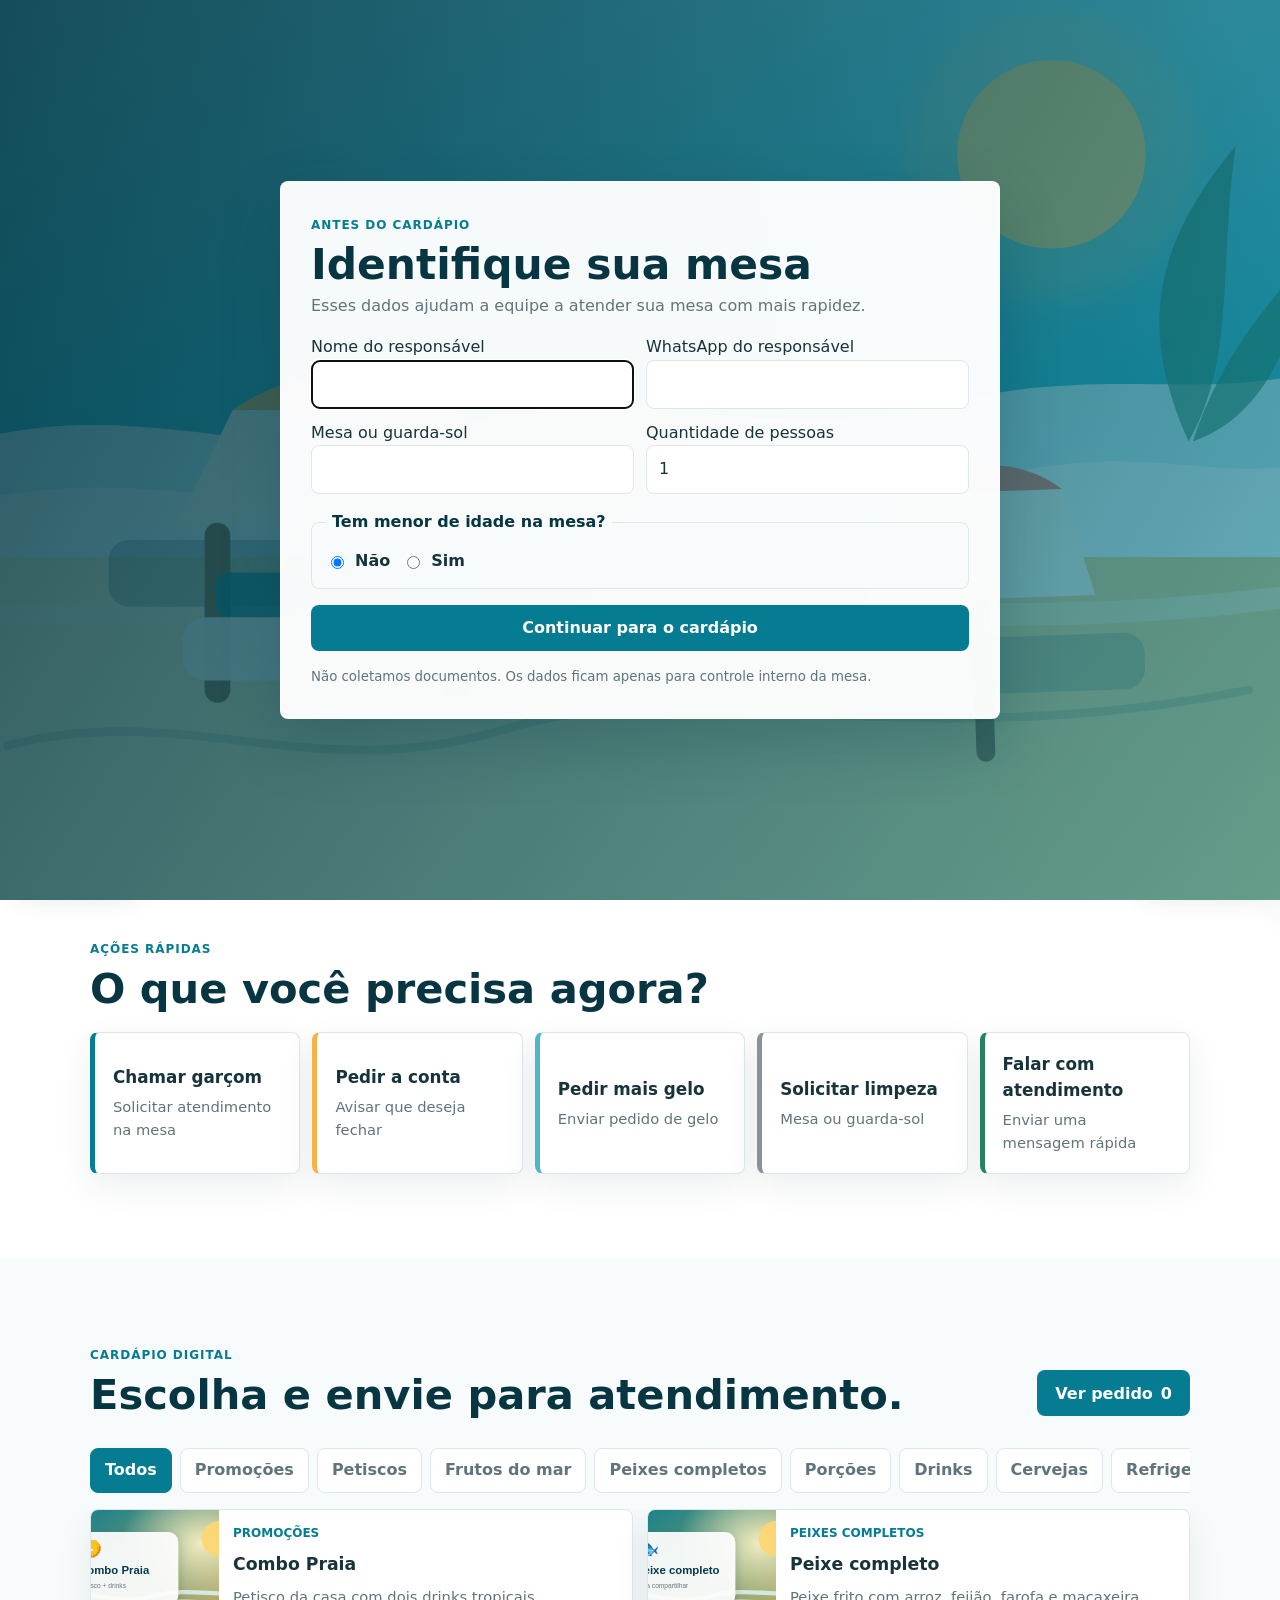
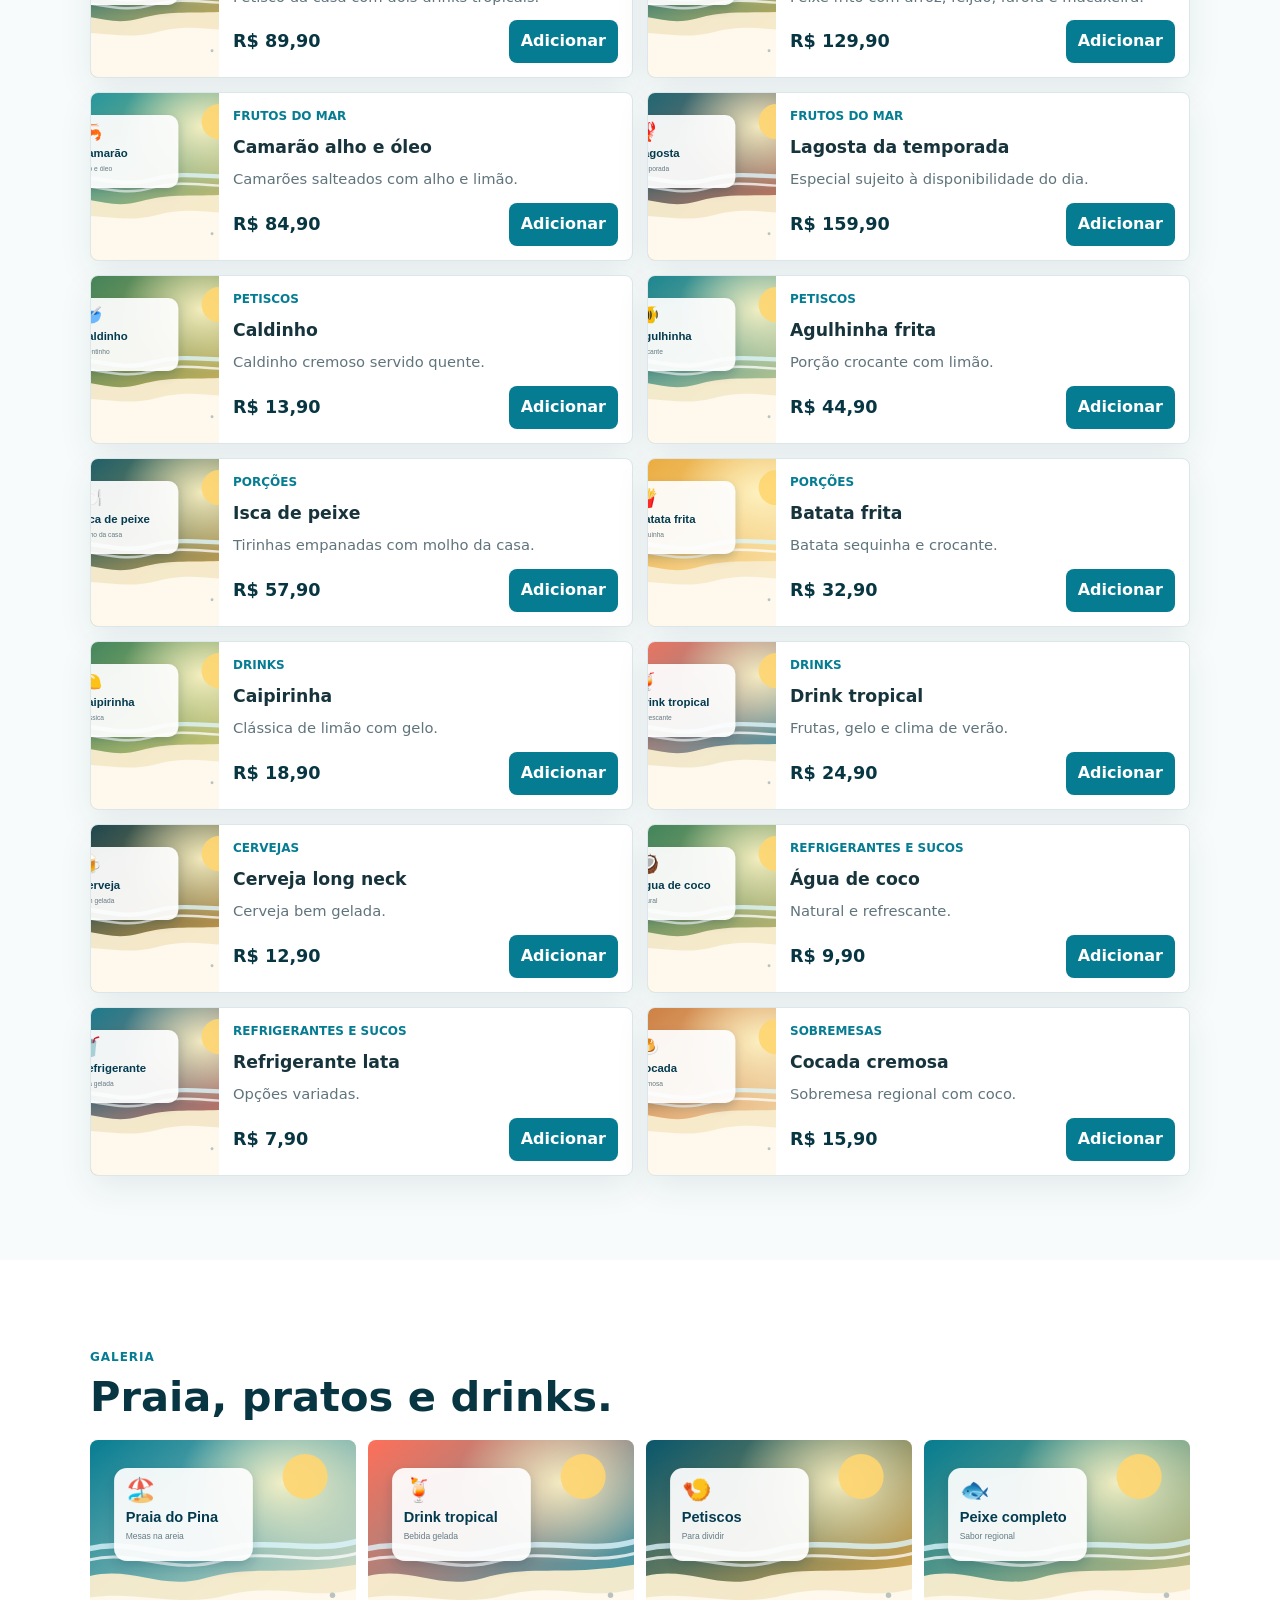
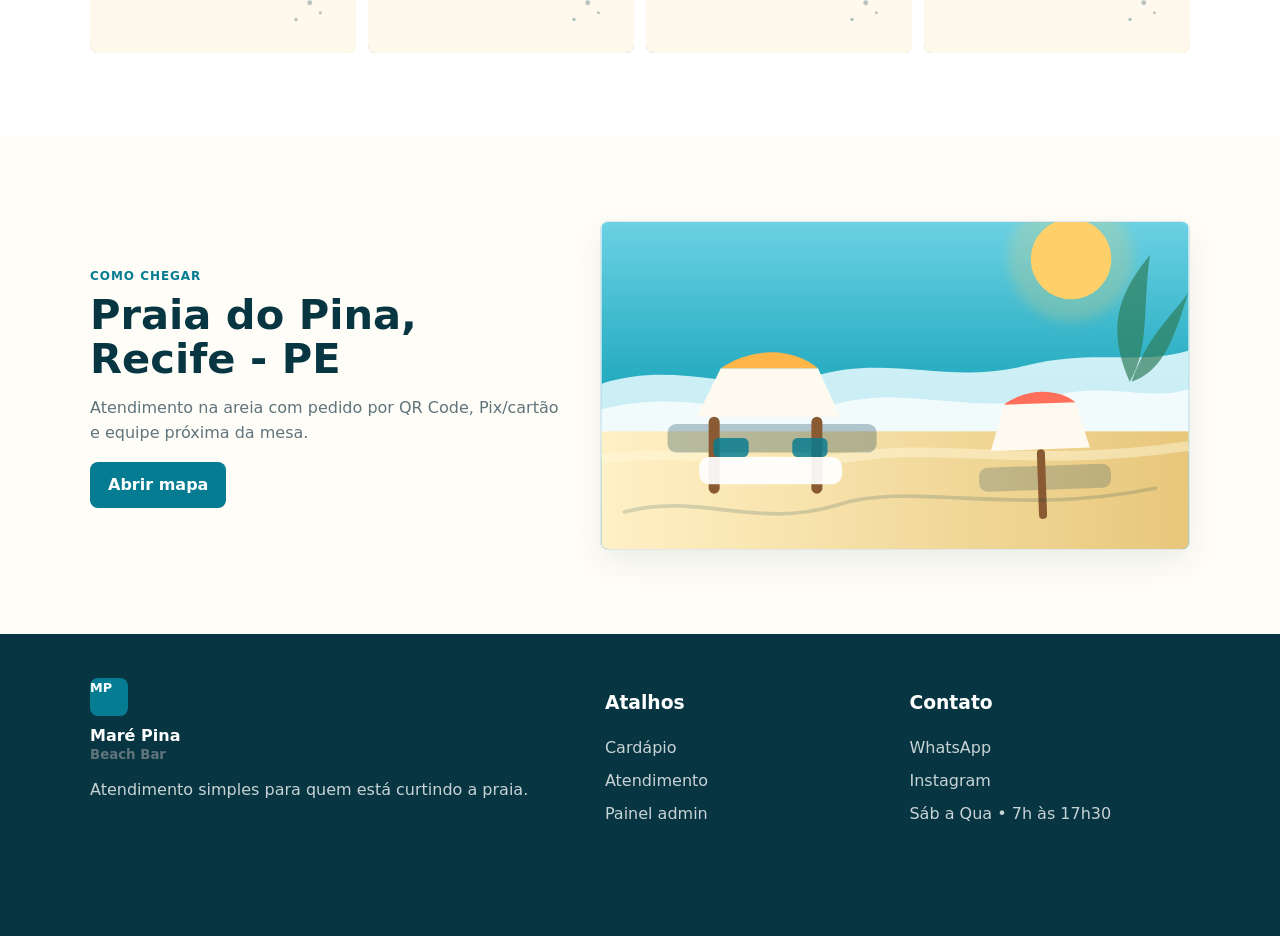
==== index.html @ 524bec06 "iniciando o projeto de um bar na praia" ====
<!DOCTYPE html>
<html lang="pt-BR">

<head>
  <meta charset="UTF-8" />
  <meta name="viewport" content="width=device-width, initial-scale=1.0" />
  <meta name="description"
    content="Atendimento digital para restaurante/bar de praia no Pina, Recife, com cardápio, carrinho, QR Code por mesa e painel admin." />
  <meta name="theme-color" content="#057c92" />
  <title>Maré Pina Beach Bar | Atendimento na praia</title>
  <link rel="preload" href="assets/images/hero-praia.svg" as="image" />
  <link rel="icon" href="assets/icons/sun-wave.svg" type="image/svg+xml" />
  <link rel="stylesheet" href="style.css" />
  <script src="script.js" defer></script>
</head>

<body class="is-loading">
  <a class="skip-link" href="#cardapio">Pular para o cardápio</a>

  <div class="loader" id="pageLoader" role="status" aria-live="polite" aria-label="Carregando site">
    <div class="loader__card">
      <div class="loader__icon" aria-hidden="true">Maré</div>
      <strong>Maré Pina</strong>
      <span>Preparando atendimento</span>
      <div class="loader__bar"><i></i></div>
    </div>
  </div>

  <header class="site-header" id="siteHeader">
    <nav class="nav container" aria-label="Navegação principal">
      <a class="brand" href="#inicio" aria-label="Maré Pina Beach Bar">
        <span class="brand__icon">MP</span>
        <span><strong>Maré Pina</strong><small>Beach Bar</small></span>
      </a>

      <button class="menu-toggle" id="menuToggle" type="button" aria-label="Abrir menu" aria-expanded="false">
        <span></span><span></span><span></span>
      </button>

      <div class="nav-links" id="navLinks">
        <a href="#cardapio">Cardápio</a>
        <a href="#atendimento">Chamar garçom</a>
        <a href="#galeria">Galeria</a>
        <a href="#localizacao">Como chegar</a>
        <button class="btn btn--primary btn--small" data-open-cart type="button">Ver pedido <span
            id="cartCountBadge">0</span></button>
      </div>
    </nav>
  </header>

  <main>
    <section class="hero" id="inicio">
      <div class="container hero__grid">
        <div class="hero__content">
          <span class="eyebrow">Praia do Pina • Recife</span>
          <h1>Peça da mesa e receba atendimento rápido na praia.</h1>
          <p>Cardápio digital, chamados para a equipe e pedidos direto para o painel do restaurante.</p>
          <div class="hero__actions">
            <a class="btn btn--primary" href="#cardapio">Ver cardápio</a>
            <button class="btn btn--light" type="button" data-quick-request="garcom">Chamar garçom</button>
            <a class="btn btn--ghost" id="mapsButton" href="#localizacao">Como chegar</a>
          </div>
        </div>
        <aside class="service-card" aria-label="Resumo do atendimento">
          <strong>Atendimento pelo painel</strong>
          <span>Pedido, conta, gelo, limpeza e mensagens chegam na central ADM.</span>
          <button class="btn btn--dark btn--full" data-open-cart type="button">Ver meu pedido</button>
        </aside>
      </div>
    </section>

    <section class="table-strip" id="mesa">
      <div class="container table-strip__inner">
        <div>
          <span class="eyebrow">QR Code da mesa</span>
          <strong id="tableStatusText">Mesa/guarda-sol não informado</strong>
        </div>
        <div class="table-actions">
          <button class="link-button" id="editCustomerSession" type="button">Editar dados da mesa</button>
          <button class="link-button link-button--danger" id="clearCustomerSession" type="button">Limpar dados da
            mesa</button>
        </div>
      </div>
    </section>

    <section class="section quick-service" id="atendimento" aria-labelledby="quick-title">
      <div class="container">
        <div class="section-heading section-heading--compact">
          <span class="eyebrow">Ações rápidas</span>
          <h2 id="quick-title">O que você precisa agora?</h2>
        </div>
        <div class="quick-grid" id="assistActions"></div>
      </div>
    </section>

    <section class="section menu-section" id="cardapio" aria-labelledby="menu-title">
      <div class="container">
        <div class="menu-top">
          <div>
            <span class="eyebrow">Cardápio digital</span>
            <h2 id="menu-title">Escolha e envie para atendimento.</h2>
          </div>
          <button class="btn btn--primary" data-open-cart type="button">Ver pedido <span
              id="floatingCartCountInline">0</span></button>
        </div>
        <div class="category-scroller" id="categoryScroller" aria-label="Categorias do cardápio"></div>
        <div class="menu-grid" id="menuGrid"></div>
      </div>
    </section>

    <section class="section gallery" id="galeria" aria-labelledby="gallery-title">
      <div class="container">
        <div class="section-heading section-heading--compact">
          <span class="eyebrow">Galeria</span>
          <h2 id="gallery-title">Praia, pratos e drinks.</h2>
        </div>
        <div class="gallery-grid" id="galleryGrid">
          <button class="gallery-item" type="button" data-full="assets/images/gallery-praia.svg"><img
              src="assets/images/gallery-praia.svg" alt="Praia com mesas e guarda-sóis" /></button>
          <button class="gallery-item" type="button" data-full="assets/images/gallery-drink.svg"><img
              src="assets/images/gallery-drink.svg" alt="Drink tropical na praia" /></button>
          <button class="gallery-item" type="button" data-full="assets/images/gallery-petisco.svg"><img
              src="assets/images/gallery-petisco.svg" alt="Petiscos de praia servidos na mesa" /></button>
          <button class="gallery-item" type="button" data-full="assets/images/gallery-peixe.svg"><img
              src="assets/images/gallery-peixe.svg" alt="Peixe completo servido com acompanhamentos" /></button>
        </div>
      </div>
    </section>

    <section class="section location" id="localizacao" aria-labelledby="location-title">
      <div class="container location__grid">
        <div>
          <span class="eyebrow">Como chegar</span>
          <h2 id="location-title">Praia do Pina, Recife - PE</h2>
          <p>Atendimento na areia com pedido por QR Code, Pix/cartão e equipe próxima da mesa.</p>
          <a class="btn btn--primary" id="mapsButtonFooter" href="#" target="_blank" rel="noopener">Abrir mapa</a>
        </div>
        <div class="map-card" aria-label="Mapa ilustrativo">
          <img src="assets/images/hero-praia.svg" alt="Ilustração da praia do Pina" />
        </div>
      </div>
    </section>
  </main>

  <footer class="footer">
    <div class="container footer__grid">
      <div>
        <a class="brand brand--footer" href="#inicio"><span class="brand__icon">MP</span><span><strong>Maré
              Pina</strong><small>Beach Bar</small></span></a>
        <p>Atendimento simples para quem está curtindo a praia.</p>
      </div>
      <div>
        <h3>Atalhos</h3>
        <a href="#cardapio">Cardápio</a>
        <a href="#atendimento">Atendimento</a>
        <a href="admin.html">Painel admin</a>
      </div>
      <div>
        <h3>Contato</h3>
        <a id="footerWhatsapp" href="#" target="_blank" rel="noopener">WhatsApp</a>
        <a href="https://www.instagram.com/" target="_blank" rel="noopener">Instagram</a>
        <span id="footerHours">Sáb a Qua • 7h às 17h30</span>
      </div>
    </div>
  </footer>

  <button class="floating-cart" data-open-cart type="button" aria-label="Abrir pedido">
    Pedido <span id="floatingCartCount">0</span>
  </button>
  <button class="floating-waiter" id="floatingWaiter" type="button">Chamar garçom</button>
  <a class="floating-whatsapp" id="floatingWhatsapp" href="#" target="_blank" rel="noopener"
    aria-label="Chamar no WhatsApp">WhatsApp</a>

  <div class="customer-start" id="customerStartModal" role="dialog" aria-modal="true"
    aria-labelledby="customerStartTitle" hidden>
    <form class="customer-start__panel" id="customerStartForm" novalidate>
      <div class="customer-start__header">
        <span class="eyebrow">Antes do cardápio</span>
        <h2 id="customerStartTitle">Identifique sua mesa</h2>
        <p>Esses dados ajudam a equipe a atender sua mesa com mais rapidez.</p>
      </div>
      <div class="form-grid">
        <label>Nome do responsável<input type="text" id="sessionCustomerName" autocomplete="name" required /></label>
        <label>WhatsApp do responsável<input type="tel" id="sessionCustomerPhone" inputmode="tel" autocomplete="tel"
            required /></label>
        <label>Mesa ou guarda-sol<input type="text" id="sessionTable" inputmode="numeric" required /></label>
        <label>Quantidade de pessoas<input type="number" id="sessionPeopleCount" min="1" inputmode="numeric"
            required /></label>
      </div>
      <fieldset class="radio-card">
        <legend>Tem menor de idade na mesa?</legend>
        <label><input type="radio" name="sessionHasMinors" value="false" checked /> Não</label>
        <label><input type="radio" name="sessionHasMinors" value="true" /> Sim</label>
      </fieldset>
      <div class="minor-section" id="minorSection" hidden>
        <div class="minor-section__header">
          <strong>Dados dos menores</strong>
          <button class="btn btn--light btn--small" id="addMinorField" type="button">Adicionar menor</button>
        </div>
        <div class="minor-list" id="minorFields"></div>
      </div>
      <div class="form-message" id="customerStartMessage" role="alert" hidden></div>
      <button class="btn btn--primary btn--full" type="submit">Continuar para o cardápio</button>
      <small>Não coletamos documentos. Os dados ficam apenas para controle interno da mesa.</small>
    </form>
  </div>

  <div class="cart-backdrop" id="cartBackdrop" hidden></div>
  <aside class="cart-drawer" id="cartDrawer" aria-label="Carrinho de pedido" aria-hidden="true">
    <div class="cart-drawer__header">
      <div><span class="eyebrow">Seu pedido</span>
        <h2>Carrinho</h2>
      </div>
      <button class="icon-button" id="closeCart" type="button" aria-label="Fechar carrinho">×</button>
    </div>
    <div class="cart-items" id="cartItems"></div>
    <div class="cart-empty" id="cartEmpty">Seu carrinho ainda está vazio.</div>
    <div class="cart-total"><span>Subtotal</span><strong id="cartSubtotal">R$ 0,00</strong></div>
    <form class="cart-form" id="orderForm">
      <label>Nome<input type="text" id="clientName" placeholder="Ex.: Rodolfo" required /></label>
      <label>WhatsApp<input type="tel" id="clientWhatsapp" placeholder="Ex.: (81) 99999-9999" required /></label>
      <label>Mesa/guarda-sol<input type="text" id="tableNumber" placeholder="Ex.: 08" required /></label>
      <label>Observação<textarea id="orderNote" rows="3"
          placeholder="Ex.: sem cebola, gelo separado..."></textarea></label>
      <button class="btn btn--primary btn--full" type="submit">Enviar pedido para atendimento</button>
      <button class="btn btn--light btn--full" id="sendWhatsAppSecondary" type="button" disabled>Enviar também pelo
        WhatsApp</button>
    </form>
  </aside>

  <div class="gallery-modal" id="galleryModal" hidden>
    <button class="icon-button gallery-modal__close" id="closeGalleryModal" type="button"
      aria-label="Fechar imagem">×</button>
    <img id="galleryModalImage" src="" alt="Imagem ampliada da galeria" />
  </div>

  <div class="toast" id="toast" role="status" aria-live="polite"></div>
</body>

</html>
---- style.css ----
:root {
  --sea-900: #073642;
  --sea-700: #057c92;
  --sea-100: #e7f6f8;
  --sand-50: #fffdf7;
  --sand-100: #f5ecd8;
  --sun-500: #f4b24b;
  --green-600: #26825f;
  --coral-500: #d95c4a;
  --ink: #17333b;
  --muted: #60747c;
  --line: #dbe7e9;
  --white: #ffffff;
  --shadow: 0 12px 34px rgba(7, 54, 66, 0.08);
  --container: min(1100px, calc(100% - 32px));
  --ease: cubic-bezier(0.22, 1, 0.36, 1);
}

* { box-sizing: border-box; }
html { scroll-behavior: smooth; }
body {
  margin: 0;
  font-family: Inter, ui-sans-serif, system-ui, -apple-system, BlinkMacSystemFont, "Segoe UI", sans-serif;
  color: var(--ink);
  background: var(--sand-50);
  line-height: 1.55;
  overflow-x: hidden;
}

body.is-loading,
body.no-scroll { overflow: hidden; }
[hidden] { display: none !important; }
img { display: block; width: 100%; height: auto; }
a { color: inherit; text-decoration: none; }
button, input, textarea, select { font: inherit; }
button { border: 0; cursor: pointer; }
button:disabled { cursor: not-allowed; opacity: 0.55; }
.container { width: var(--container); margin-inline: auto; }

.skip-link {
  position: fixed;
  z-index: 9999;
  top: 10px;
  left: 10px;
  padding: 10px 14px;
  background: var(--sea-900);
  color: var(--white);
  border-radius: 8px;
  transform: translateY(-150%);
  transition: transform 0.2s ease;
}
.skip-link:focus { transform: translateY(0); }

.loader {
  position: fixed;
  inset: 0;
  z-index: 9998;
  display: grid;
  place-items: center;
  background: var(--sea-900);
  opacity: 1;
  visibility: visible;
  pointer-events: auto;
  transform: translateY(0);
  transition: opacity 0.5s var(--ease), visibility 0.5s var(--ease), transform 0.5s var(--ease);
}
.loader[hidden] { display: none; }
.loader.is-hidden { opacity: 0; visibility: hidden; pointer-events: none; transform: translateY(-8px); }
.loader__card {
  width: min(300px, calc(100% - 40px));
  padding: 26px;
  border: 1px solid rgba(255,255,255,0.16);
  border-radius: 8px;
  color: var(--white);
  text-align: center;
  background: rgba(255,255,255,0.08);
}
.loader__icon { margin: 0 auto 12px; font-weight: 900; letter-spacing: 0.08em; }
.loader span { display: block; margin-top: 4px; color: rgba(255,255,255,0.78); }
.loader__bar { height: 5px; margin-top: 18px; overflow: hidden; background: rgba(255,255,255,0.18); border-radius: 99px; }
.loader__bar i { display: block; width: 45%; height: 100%; background: var(--sun-500); animation: loadingBar 1s var(--ease) infinite; }
@keyframes loadingBar { from { transform: translateX(-110%); } to { transform: translateX(235%); } }

.site-header {
  position: sticky;
  top: 0;
  z-index: 1000;
  padding: 10px 0;
  border-bottom: 1px solid rgba(219,231,233,0.7);
  background: rgba(255,253,247,0.92);
  backdrop-filter: blur(14px);
}
.site-header.is-scrolled { box-shadow: 0 8px 24px rgba(7,54,66,0.08); }
.nav { display: flex; align-items: center; justify-content: space-between; gap: 14px; }
.brand { display: inline-flex; align-items: center; gap: 10px; font-weight: 900; color: var(--sea-900); }
.brand__icon {
  width: 38px;
  height: 38px;
  display: grid;
  place-items: center;
  border-radius: 8px;
  color: var(--white);
  background: var(--sea-700);
  font-size: 0.8rem;
}
.brand small { display: block; color: var(--muted); font-weight: 700; line-height: 1; }
.nav-links { display: flex; align-items: center; gap: 8px; }
.nav-links a { padding: 10px 12px; color: var(--muted); font-weight: 800; }
.menu-toggle { display: none; width: 44px; height: 44px; border-radius: 8px; background: var(--sea-100); }
.menu-toggle span { display: block; width: 20px; height: 2px; margin: 5px auto; background: var(--sea-900); transition: transform 0.2s ease, opacity 0.2s ease; }
.menu-toggle.is-active span:nth-child(1) { transform: translateY(7px) rotate(45deg); }
.menu-toggle.is-active span:nth-child(2) { opacity: 0; }
.menu-toggle.is-active span:nth-child(3) { transform: translateY(-7px) rotate(-45deg); }

.btn {
  min-height: 46px;
  display: inline-flex;
  align-items: center;
  justify-content: center;
  gap: 8px;
  padding: 12px 18px;
  border-radius: 8px;
  font-weight: 900;
  line-height: 1.1;
  transition: transform 0.2s ease, background 0.2s ease, border-color 0.2s ease;
}
.btn:hover { transform: translateY(-1px); }
.btn--primary { color: var(--white); background: var(--sea-700); }
.btn--dark { color: var(--white); background: var(--sea-900); }
.btn--light { color: var(--sea-900); background: var(--sea-100); border: 1px solid var(--line); }
.btn--ghost { color: var(--white); background: rgba(255,255,255,0.16); border: 1px solid rgba(255,255,255,0.28); }
.btn--danger { color: var(--white); background: var(--coral-500); }
.btn--small { min-height: 38px; padding: 9px 12px; font-size: 0.9rem; }
.btn--full { width: 100%; }

.eyebrow {
  display: inline-block;
  margin-bottom: 8px;
  color: var(--sea-700);
  font-size: 0.75rem;
  font-weight: 900;
  letter-spacing: 0.08em;
  text-transform: uppercase;
}

.hero {
  min-height: 76svh;
  display: grid;
  align-items: center;
  padding: 72px 0 46px;
  color: var(--white);
  background: linear-gradient(115deg, rgba(7,54,66,0.9), rgba(5,124,146,0.58)), url("assets/images/hero-praia.svg") center/cover no-repeat;
}
.hero .eyebrow { color: #ffe6ad; }
.hero__grid { display: grid; grid-template-columns: minmax(0, 1fr) 320px; gap: clamp(22px, 6vw, 70px); align-items: center; }
.hero h1 { max-width: 760px; margin: 0 0 16px; font-size: clamp(2.35rem, 7vw, 5.2rem); line-height: 0.95; letter-spacing: 0; }
.hero p { max-width: 580px; margin: 0 0 24px; color: rgba(255,255,255,0.86); font-size: clamp(1.03rem, 2vw, 1.2rem); }
.hero__actions { display: flex; flex-wrap: wrap; gap: 10px; }
.service-card {
  display: grid;
  gap: 12px;
  padding: 22px;
  border-radius: 8px;
  background: rgba(255,255,255,0.96);
  color: var(--ink);
  box-shadow: var(--shadow);
}
.service-card strong { font-size: 1.25rem; }
.service-card span { color: var(--muted); }

.table-strip { padding: 16px 0; border-bottom: 1px solid var(--line); background: var(--white); }
.table-strip__inner { display: flex; align-items: center; justify-content: space-between; gap: 18px; }
.table-strip strong { display: block; font-size: clamp(1.05rem, 3vw, 1.35rem); }
.table-strip label { display: grid; gap: 5px; min-width: min(260px, 100%); color: var(--muted); font-weight: 800; }
input, textarea, select {
  width: 100%;
  min-height: 44px;
  padding: 11px 12px;
  border: 1px solid var(--line);
  border-radius: 8px;
  color: var(--ink);
  background: var(--white);
}
textarea { resize: vertical; }

.section { padding: clamp(46px, 8vw, 84px) 0; }
.section-heading, .menu-top { display: flex; align-items: end; justify-content: space-between; gap: 18px; margin-bottom: 22px; }
.section-heading--compact { align-items: start; display: block; }
.section h2, .admin-card h1, .admin-card h2, .admin-toolbar h1 { margin: 0; color: var(--sea-900); font-size: clamp(1.7rem, 4vw, 2.6rem); line-height: 1.05; letter-spacing: 0; }
.section p { color: var(--muted); }

.quick-service { background: var(--white); }
.quick-grid { display: grid; grid-template-columns: repeat(5, 1fr); gap: 12px; }
.quick-action {
  min-height: 122px;
  display: grid;
  align-content: center;
  gap: 6px;
  padding: 18px;
  border: 1px solid var(--line);
  border-left: 5px solid var(--sea-700);
  border-radius: 8px;
  text-align: left;
  color: var(--ink);
  background: var(--white);
  box-shadow: var(--shadow);
}
.quick-action strong { font-size: 1.05rem; }
.quick-action span { color: var(--muted); font-size: 0.92rem; }
.quick-action--conta { border-left-color: var(--sun-500); }
.quick-action--gelo { border-left-color: #4eb6c7; }
.quick-action--limpeza { border-left-color: #87939a; }
.quick-action--atendimento { border-left-color: var(--green-600); }

.menu-section { background: #f7fbfb; }
.category-scroller {
  position: sticky;
  top: 63px;
  z-index: 90;
  display: flex;
  gap: 8px;
  overflow-x: auto;
  padding: 10px 0 16px;
  background: #f7fbfb;
  scrollbar-width: none;
}
.category-scroller::-webkit-scrollbar { display: none; }
.category-btn {
  flex: 0 0 auto;
  min-height: 40px;
  padding: 9px 14px;
  border: 1px solid var(--line);
  border-radius: 8px;
  color: var(--muted);
  background: var(--white);
  font-weight: 900;
}
.category-btn.is-active { color: var(--white); border-color: var(--sea-700); background: var(--sea-700); }
.menu-grid { display: grid; grid-template-columns: repeat(2, minmax(0, 1fr)); gap: 14px; }
.menu-card {
  display: grid;
  grid-template-columns: 128px 1fr;
  overflow: hidden;
  border: 1px solid var(--line);
  border-radius: 8px;
  background: var(--white);
  box-shadow: var(--shadow);
}
.menu-card img { height: 100%; min-height: 150px; object-fit: cover; background: var(--sand-100); }
.menu-card__body { display: grid; gap: 8px; padding: 14px; }
.menu-card__body span { color: var(--sea-700); font-size: 0.75rem; font-weight: 900; text-transform: uppercase; }
.menu-card h3 { margin: 0; font-size: 1.08rem; }
.menu-card p { margin: 0; color: var(--muted); font-size: 0.92rem; }
.menu-card__footer { display: flex; align-items: center; justify-content: space-between; gap: 12px; margin-top: 4px; }
.menu-card__footer strong { font-size: 1.1rem; color: var(--sea-900); }
.add-btn {
  min-height: 38px;
  padding: 9px 12px;
  border-radius: 8px;
  color: var(--white);
  background: var(--sea-700);
  font-weight: 900;
}

.gallery { background: var(--white); }
.gallery-grid { display: grid; grid-template-columns: repeat(4, 1fr); gap: 12px; }
.gallery-item { overflow: hidden; padding: 0; border-radius: 8px; background: var(--sand-100); }
.gallery-item img { aspect-ratio: 1.25; object-fit: cover; }
.location__grid { display: grid; grid-template-columns: minmax(0, 0.9fr) minmax(300px, 1.1fr); gap: 28px; align-items: center; }
.map-card { overflow: hidden; border: 1px solid var(--line); border-radius: 8px; background: var(--white); box-shadow: var(--shadow); }
.map-card img { aspect-ratio: 1.8; object-fit: cover; }

.footer { padding: 36px 0 110px; color: rgba(255,255,255,0.78); background: var(--sea-900); }
.footer__grid { display: grid; grid-template-columns: 1.4fr 0.8fr 0.8fr; gap: 24px; }
.footer .brand, .footer h3 { color: var(--white); }
.footer a, .footer span { display: block; margin-top: 8px; }

.floating-cart, .floating-whatsapp, .floating-waiter {
  position: fixed;
  z-index: 900;
  min-height: 46px;
  display: inline-flex;
  align-items: center;
  justify-content: center;
  gap: 8px;
  padding: 11px 14px;
  border-radius: 8px;
  box-shadow: 0 10px 28px rgba(7,54,66,0.16);
  font-weight: 900;
}
.floating-cart { left: 16px; bottom: 16px; color: var(--white); background: var(--sea-900); }
.floating-cart span { min-width: 24px; min-height: 24px; display: grid; place-items: center; border-radius: 99px; color: var(--sea-900); background: var(--sun-500); }
.floating-whatsapp { right: 16px; bottom: 16px; color: var(--white); background: var(--green-600); }
.floating-waiter { right: 16px; bottom: 72px; color: var(--sea-900); background: var(--sun-500); }

.cart-backdrop { position: fixed; inset: 0; z-index: 1200; background: rgba(7,54,66,0.42); }
.cart-drawer {
  position: fixed;
  top: 0;
  right: 0;
  z-index: 1300;
  width: min(440px, 100%);
  height: 100svh;
  display: flex;
  flex-direction: column;
  gap: 16px;
  padding: 20px;
  background: var(--white);
  box-shadow: -18px 0 44px rgba(7,54,66,0.16);
  transform: translateX(105%);
  transition: transform 0.24s var(--ease);
}
.cart-drawer.is-open { transform: translateX(0); }
.cart-drawer__header { display: flex; align-items: center; justify-content: space-between; gap: 12px; }
.cart-drawer__header h2 { margin: 0; }
.icon-button { width: 42px; height: 42px; border-radius: 8px; color: var(--sea-900); background: var(--sea-100); font-size: 1.35rem; }
.cart-items { display: grid; gap: 10px; overflow-y: auto; }
.cart-empty { padding: 16px; border-radius: 8px; color: var(--muted); background: #f7fbfb; }
.cart-item { display: grid; grid-template-columns: 70px 1fr; gap: 12px; padding: 10px; border: 1px solid var(--line); border-radius: 8px; }
.cart-item img { width: 70px; height: 70px; border-radius: 8px; object-fit: cover; background: var(--sand-100); }
.cart-item h3 { margin: 0 0 6px; font-size: 1rem; }
.cart-item__meta { display: flex; align-items: center; justify-content: space-between; gap: 10px; }
.qty-control { display: inline-flex; align-items: center; overflow: hidden; border: 1px solid var(--line); border-radius: 8px; }
.qty-control button { width: 34px; height: 34px; color: var(--sea-900); background: var(--sea-100); font-weight: 900; }
.qty-control strong { min-width: 34px; text-align: center; }
.cart-remove { margin-top: 6px; padding: 0; color: var(--coral-500); background: transparent; font-weight: 900; }
.cart-total { display: flex; align-items: center; justify-content: space-between; padding: 14px; border-radius: 8px; background: var(--sea-100); }
.cart-total strong { font-size: 1.25rem; }
.cart-form { display: grid; gap: 12px; }
.cart-form label { display: grid; gap: 6px; color: var(--muted); font-size: 0.92rem; font-weight: 800; }

.gallery-modal { position: fixed; inset: 0; z-index: 1500; display: grid; place-items: center; padding: 20px; background: rgba(7,54,66,0.74); }
.gallery-modal img { max-width: min(860px, 100%); max-height: 80svh; border-radius: 8px; background: var(--white); }
.gallery-modal__close { position: fixed; top: 18px; right: 18px; }
.toast {
  position: fixed;
  left: 50%;
  bottom: 92px;
  z-index: 2000;
  max-width: min(440px, calc(100% - 32px));
  padding: 13px 16px;
  border-radius: 8px;
  color: var(--white);
  background: var(--sea-900);
  box-shadow: 0 12px 34px rgba(7,54,66,0.24);
  opacity: 0;
  pointer-events: none;
  transform: translate(-50%, 12px);
  transition: opacity 0.2s ease, transform 0.2s ease;
}
.toast.is-visible { opacity: 1; transform: translate(-50%, 0); }


.table-actions {
  display: flex;
  flex-wrap: wrap;
  justify-content: flex-end;
  gap: 8px;
}

.link-button {
  min-height: 38px;
  padding: 8px 10px;
  border-radius: 8px;
  color: var(--sea-700);
  background: var(--sea-100);
  font-weight: 900;
}

.link-button--danger {
  color: var(--coral-500);
  background: #fff1ef;
}

.customer-start {
  position: fixed;
  inset: 0;
  z-index: 1800;
  display: grid;
  place-items: center;
  padding: 18px;
  overflow-y: auto;
  background:
    linear-gradient(120deg, rgba(7, 54, 66, 0.86), rgba(5, 124, 146, 0.58)),
    url("assets/images/hero-praia.svg") center/cover no-repeat;
}

.customer-start__panel {
  width: min(720px, 100%);
  display: grid;
  gap: 16px;
  padding: clamp(18px, 4vw, 30px);
  border: 1px solid rgba(255, 255, 255, 0.28);
  border-radius: 8px;
  background: rgba(255, 255, 255, 0.97);
  box-shadow: 0 24px 60px rgba(7, 54, 66, 0.24);
}

.customer-start__header h2 {
  margin: 0 0 8px;
  color: var(--sea-900);
  font-size: clamp(1.8rem, 5vw, 2.65rem);
  line-height: 1.02;
}

.customer-start__header p,
.customer-start small {
  margin: 0;
  color: var(--muted);
}

.form-grid {
  display: grid;
  grid-template-columns: repeat(2, minmax(0, 1fr));
  gap: 12px;
}

.radio-card {
  display: flex;
  flex-wrap: wrap;
  align-items: center;
  gap: 12px;
  margin: 0;
  padding: 14px;
  border: 1px solid var(--line);
  border-radius: 8px;
  background: #f7fbfb;
}

.radio-card legend {
  padding: 0 6px;
  color: var(--sea-900);
  font-weight: 900;
}

.radio-card label {
  display: inline-flex;
  align-items: center;
  gap: 8px;
  color: var(--ink);
  font-weight: 800;
}

.radio-card input {
  width: auto;
  min-height: auto;
}

.radio-card--compact {
  padding: 10px;
  background: var(--white);
}

.minor-section {
  display: grid;
  gap: 12px;
}

.minor-section__header,
.minor-card__top {
  display: flex;
  align-items: center;
  justify-content: space-between;
  gap: 12px;
}

.minor-list {
  display: grid;
  gap: 12px;
}

.minor-card {
  display: grid;
  gap: 12px;
  padding: 12px;
  border: 1px solid var(--line);
  border-radius: 8px;
  background: var(--sand-50);
}

.form-message {
  padding: 12px;
  border: 1px solid #ffd0c8;
  border-radius: 8px;
  color: #9b2f21;
  background: #fff1ef;
  font-weight: 800;
}
/* Admin */
.admin-body { min-height: 100svh; background: #f4f8f8; }
.admin-shell { width: min(1180px, calc(100% - 32px)); margin: 0 auto; padding: 18px 0 48px; }
.admin-header { display: flex; align-items: center; justify-content: space-between; gap: 14px; margin-bottom: 18px; }
.admin-card, .stat-card, .request-card {
  border: 1px solid var(--line);
  border-radius: 8px;
  background: var(--white);
  box-shadow: var(--shadow);
}
.admin-card { padding: clamp(18px, 3vw, 26px); }
.login-card { max-width: 560px; margin: 46px auto; }
.admin-hidden { display: none !important; }
.admin-dashboard { display: grid; gap: 16px; }
.admin-toolbar { display: flex; align-items: end; justify-content: space-between; gap: 18px; }
.admin-actions { display: flex; flex-wrap: wrap; gap: 8px; }
.admin-stats { display: grid; grid-template-columns: repeat(6, 1fr); gap: 10px; }
.stat-card { padding: 14px; }
.stat-card span { color: var(--muted); font-size: 0.85rem; font-weight: 800; }
.stat-card strong { display: block; margin-top: 6px; color: var(--sea-900); font-size: 2rem; line-height: 1; }
.request-center { display: grid; gap: 16px; }
.request-center__header { display: flex; align-items: end; justify-content: space-between; gap: 14px; }
.request-center__header h2 { margin: 0; }
#lastUpdateText { color: var(--muted); font-size: 0.9rem; }
.request-filters { display: flex; gap: 8px; overflow-x: auto; padding-bottom: 4px; }
.filter-btn { flex: 0 0 auto; min-height: 38px; padding: 8px 12px; border: 1px solid var(--line); border-radius: 8px; color: var(--muted); background: var(--white); font-weight: 900; }
.filter-btn.is-active { color: var(--white); border-color: var(--sea-700); background: var(--sea-700); }
.admin-requests { display: grid; gap: 12px; }
.empty-state { display: grid; gap: 6px; padding: 22px; border: 1px dashed var(--line); border-radius: 8px; color: var(--muted); }
.request-card { display: grid; gap: 12px; padding: 14px; border-left: 5px solid var(--sea-700); }
.request-card--garcom { border-left-color: #277fc2; }
.request-card--conta { border-left-color: var(--sun-500); }
.request-card--gelo { border-left-color: #4eb6c7; }
.request-card--limpeza { border-left-color: #87939a; }
.request-card--atendimento { border-left-color: var(--green-600); }
.request-card.status-cancelado { border-left-color: var(--coral-500); opacity: 0.8; }
.request-card.status-concluido { border-left-color: var(--green-600); background: #f5fbf7; }
.request-card__top, .request-card__meta, .request-total { display: flex; align-items: center; justify-content: space-between; gap: 12px; }
.request-card__top strong { font-size: 1.15rem; }
.request-card__top span, .request-card__meta, .request-note, .request-history { color: var(--muted); }
.request-card mark { padding: 6px 9px; border-radius: 999px; color: var(--sea-900); background: var(--sea-100); font-weight: 900; }
.request-card__meta { flex-wrap: wrap; justify-content: flex-start; }
.customer-info {
  display: flex;
  flex-wrap: wrap;
  gap: 8px;
  padding: 10px;
  border: 1px solid var(--line);
  border-radius: 8px;
  background: #f7fbfb;
  color: var(--muted);
}

.customer-info span {
  flex: 1 1 180px;
}

.customer-info.has-minors {
  border-color: #f3ca76;
  background: #fff9eb;
}

.minor-info {
  display: grid;
  gap: 8px;
  padding: 10px;
  border: 1px solid #f3ca76;
  border-radius: 8px;
  background: #fff9eb;
}

.minor-alert {
  width: fit-content;
  padding: 5px 8px;
  border-radius: 999px;
  color: #7a4d00;
  background: #ffe7a8;
  font-weight: 900;
}

.minor-info ul {
  display: grid;
  gap: 6px;
  margin: 0;
  padding-left: 18px;
}

.minor-info li span {
  display: block;
  color: var(--muted);
}
.request-items { display: grid; gap: 6px; margin: 0; padding: 10px 0 0 18px; border-top: 1px solid var(--line); }
.request-items li span { color: var(--muted); }
.request-note { margin: 0; padding: 10px; border-radius: 8px; background: #f7fbfb; }
.request-total { padding: 10px 12px; border-radius: 8px; background: var(--sea-100); }
.request-history { display: flex; flex-wrap: wrap; gap: 8px; font-size: 0.85rem; }
.request-actions { display: flex; flex-wrap: wrap; gap: 8px; }
.admin-config summary { cursor: pointer; color: var(--sea-900); font-weight: 900; }
.admin-config__grid { display: grid; grid-template-columns: repeat(2, minmax(0, 1fr)); gap: 20px; margin-top: 18px; }
.admin-menu-editor { display: grid; gap: 14px; margin-top: 20px; }
.admin-products { display: grid; grid-template-columns: repeat(2, minmax(0, 1fr)); gap: 12px; }
.admin-product { display: grid; gap: 10px; padding: 12px; border: 1px solid var(--line); border-radius: 8px; background: #fdfefe; }
.admin-product__row { display: flex; align-items: center; justify-content: space-between; gap: 10px; }

@media (max-width: 980px) {
  .nav-links {
    position: fixed;
    top: 63px;
    left: 16px;
    right: 16px;
    display: none;
    flex-direction: column;
    align-items: stretch;
    padding: 12px;
    border: 1px solid var(--line);
    border-radius: 8px;
    background: var(--white);
    box-shadow: var(--shadow);
  }
  .nav-links.is-open { display: flex; }
  .nav-links a, .nav-links .btn { width: 100%; justify-content: center; }
  .menu-toggle { display: inline-block; }
  .hero__grid, .location__grid, .admin-config__grid { grid-template-columns: 1fr; }
  .service-card { max-width: 460px; }
  .quick-grid { grid-template-columns: repeat(2, 1fr); }
  .menu-grid { grid-template-columns: 1fr; }
  .gallery-grid { grid-template-columns: repeat(2, 1fr); }
  .footer__grid { grid-template-columns: 1fr; }
  .admin-stats { grid-template-columns: repeat(3, 1fr); }
  .admin-products { grid-template-columns: 1fr; }
}

@media (max-width: 640px) {
  :root { --container: min(100% - 24px, 1100px); }
  .hero { min-height: auto; padding: 54px 0 34px; }
  .hero h1 { font-size: 2.45rem; }
  .hero__actions .btn { width: 100%; }
  .table-strip__inner, .section-heading, .menu-top, .admin-toolbar, .request-center__header { align-items: stretch; flex-direction: column; }
  .table-actions { justify-content: flex-start; }
  .form-grid { grid-template-columns: 1fr; }
  .customer-start { align-items: start; }
  .customer-start__panel { margin: 10px 0; }
  .minor-section__header, .minor-card__top { align-items: flex-start; flex-direction: column; }
  .quick-grid { grid-template-columns: 1fr; }
  .quick-action { min-height: 92px; }
  .category-scroller { top: 62px; }
  .menu-card { grid-template-columns: 106px 1fr; }
  .menu-card img { min-height: 142px; }
  .menu-card p { display: none; }
  .menu-card__footer { align-items: stretch; flex-direction: column; }
  .add-btn { width: 100%; }
  .cart-drawer { padding: 16px 14px 24px; }
  .floating-cart { left: 12px; bottom: 12px; }
  .floating-whatsapp { right: 12px; bottom: 12px; }
  .floating-waiter { right: 12px; bottom: 66px; }
  .admin-stats { grid-template-columns: repeat(2, 1fr); }
  .request-card__top, .request-card__meta, .request-total { align-items: flex-start; flex-direction: column; }
  .request-actions .btn { flex: 1 1 100%; }
}

@media (max-width: 430px) {
  .brand small { display: none; }
  .menu-card { grid-template-columns: 92px 1fr; }
  .menu-card__body { padding: 11px; }
  .floating-whatsapp { display: none; }
  .admin-stats { grid-template-columns: 1fr; }
}

@media (prefers-reduced-motion: reduce) {
  *, *::before, *::after {
    scroll-behavior: auto !important;
    animation-duration: 0.001ms !important;
    animation-iteration-count: 1 !important;
    transition-duration: 0.001ms !important;
  }
  .loader { transform: none; }
}
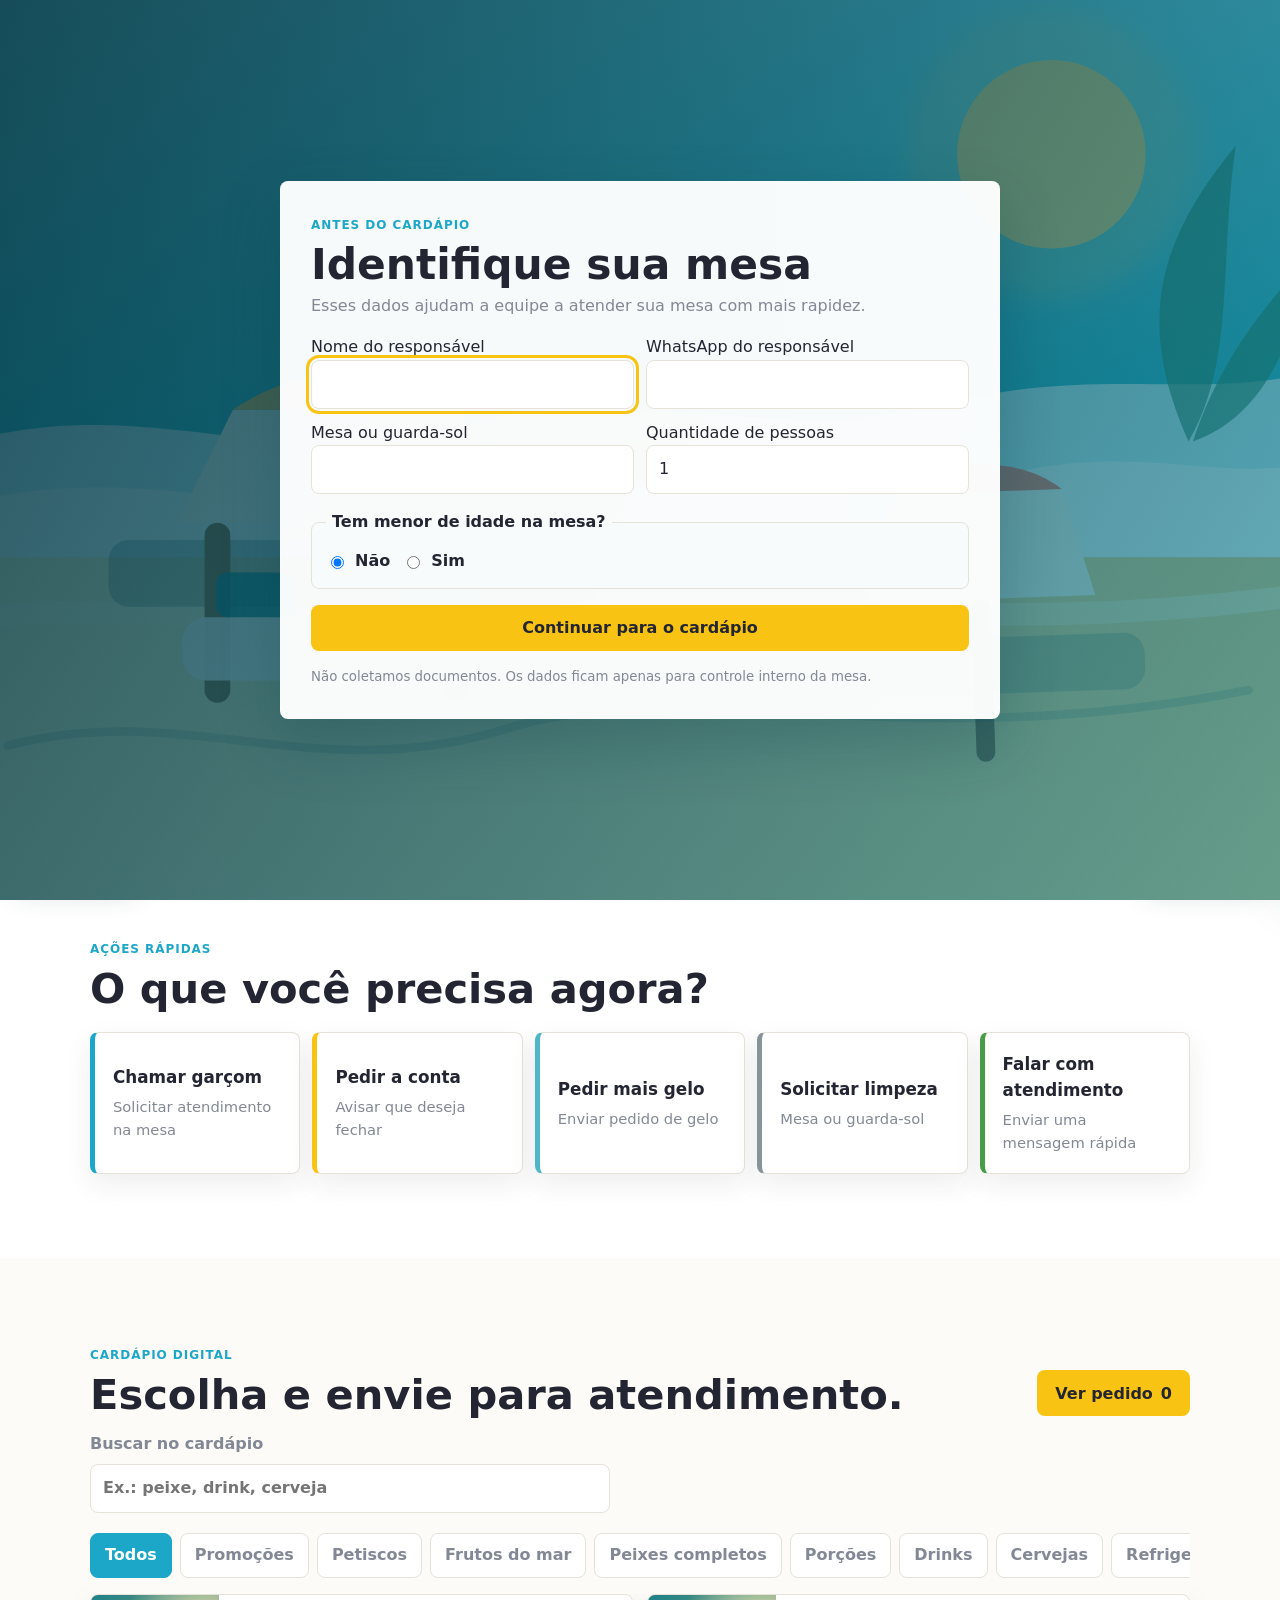
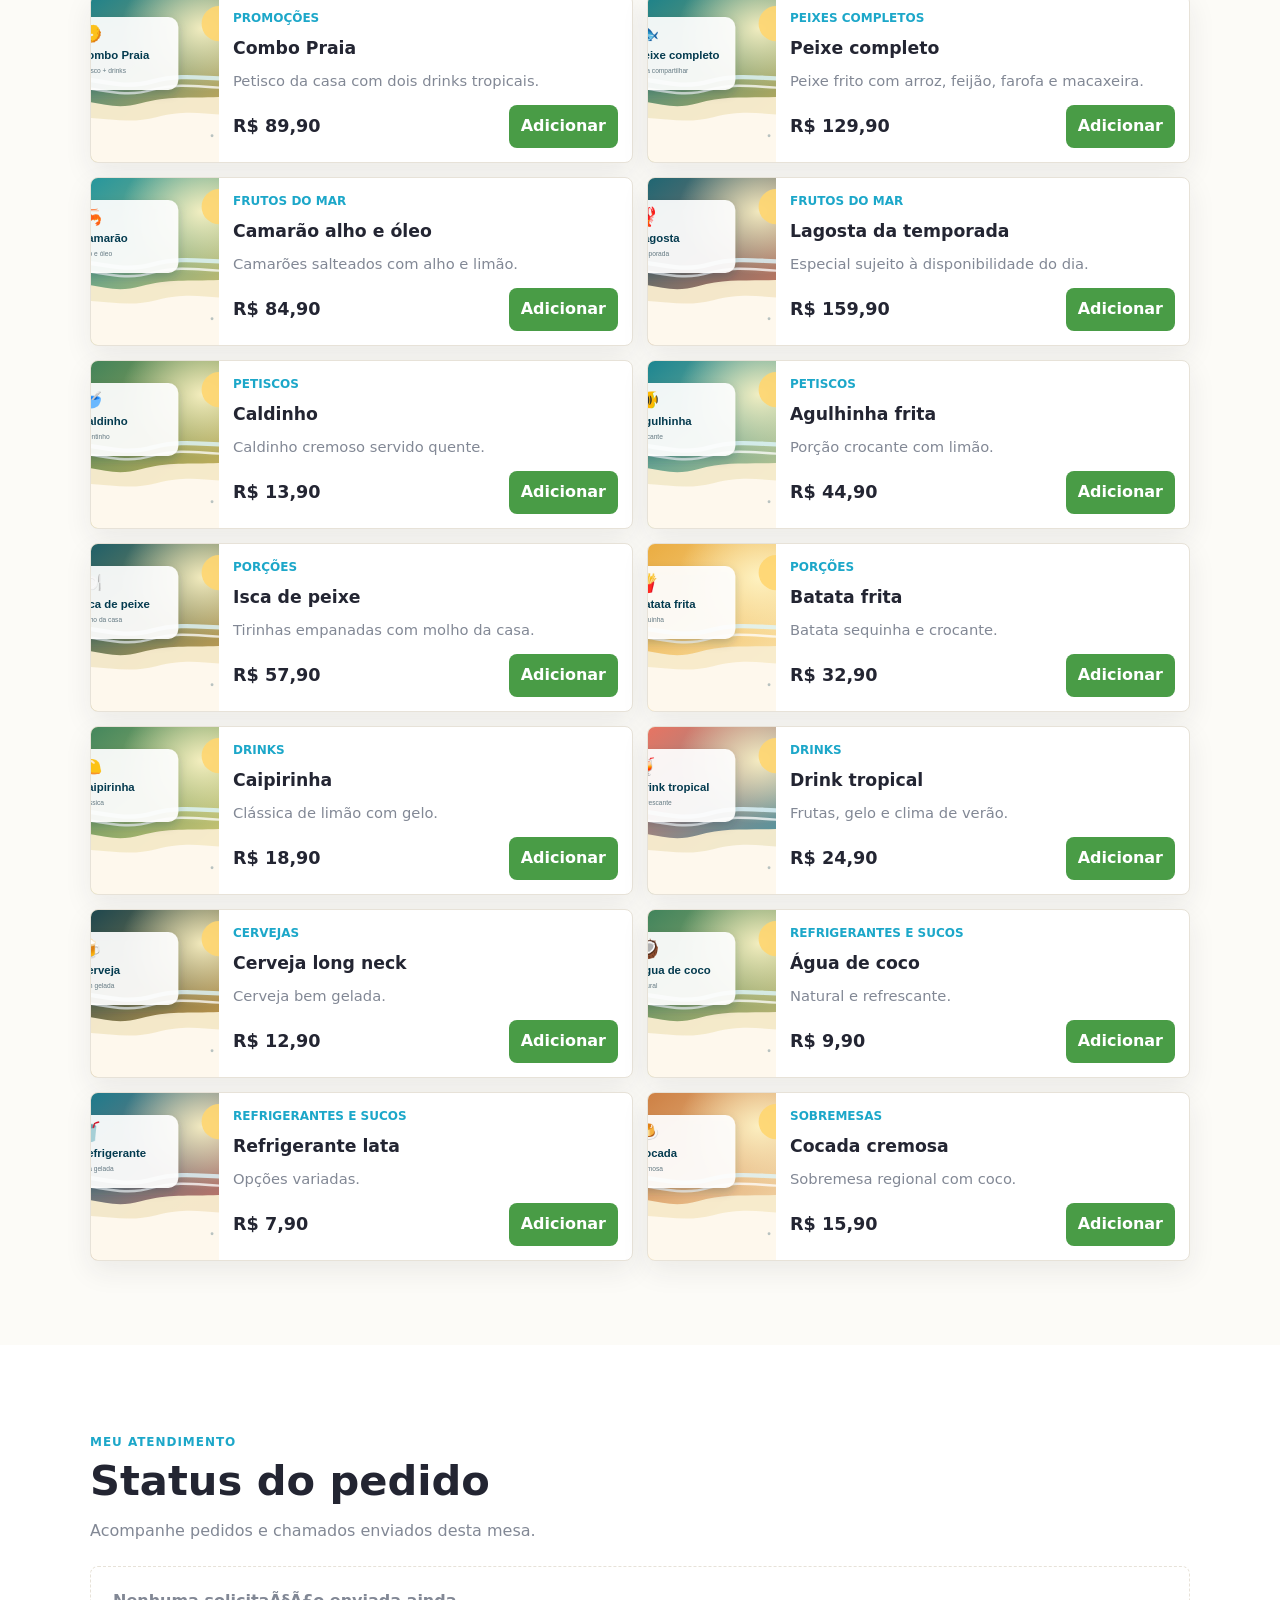
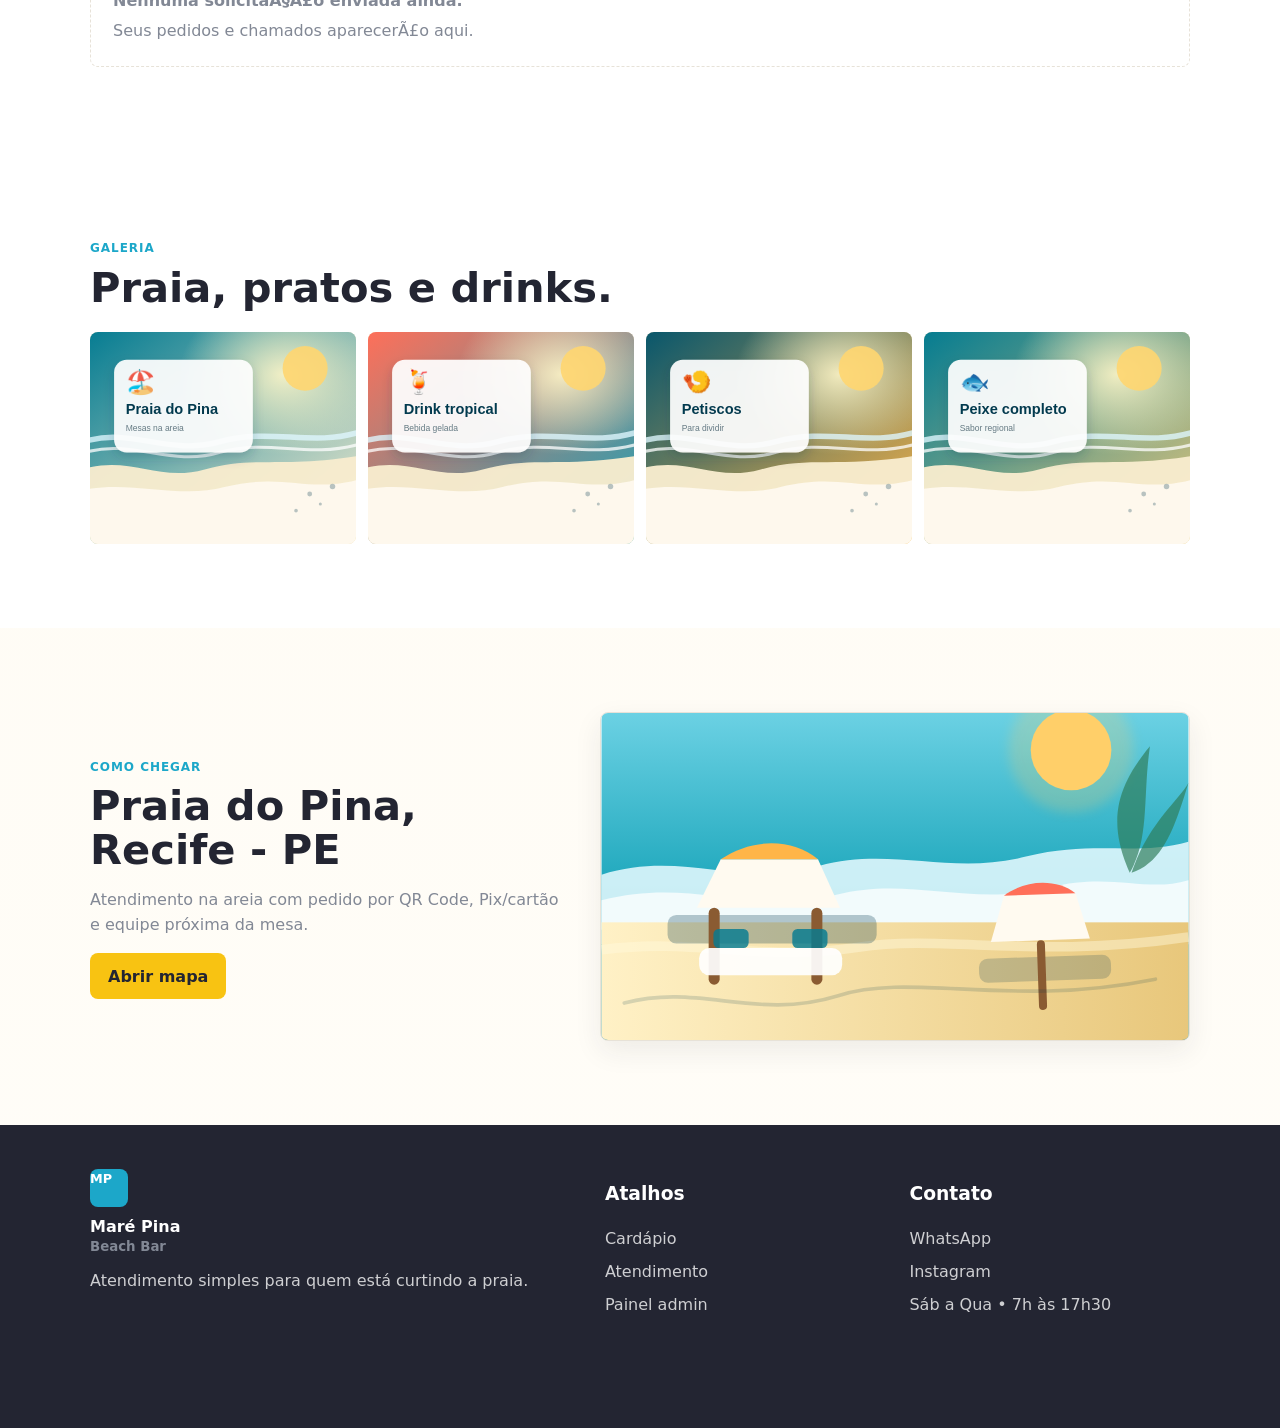
==== commit 0a4ab01e: "troquei as cores do site" ====
--- a/index.html
+++ b/index.html
@@ -6,7 +6,7 @@
   <meta name="viewport" content="width=device-width, initial-scale=1.0" />
   <meta name="description"
     content="Atendimento digital para restaurante/bar de praia no Pina, Recife, com cardápio, carrinho, QR Code por mesa e painel admin." />
-  <meta name="theme-color" content="#057c92" />
+  <meta name="theme-color" content="#232532" />
   <title>Maré Pina Beach Bar | Atendimento na praia</title>
   <link rel="preload" href="assets/images/hero-praia.svg" as="image" />
   <link rel="icon" href="assets/icons/sun-wave.svg" type="image/svg+xml" />
@@ -103,8 +103,22 @@
           <button class="btn btn--primary" data-open-cart type="button">Ver pedido <span
               id="floatingCartCountInline">0</span></button>
         </div>
+        <label class="menu-search">Buscar no cardápio
+          <input type="search" id="menuSearch" placeholder="Ex.: peixe, drink, cerveja" autocomplete="off" />
+        </label>
         <div class="category-scroller" id="categoryScroller" aria-label="Categorias do cardápio"></div>
         <div class="menu-grid" id="menuGrid"></div>
+      </div>
+    </section>
+
+    <section class="section customer-status" id="meu-atendimento" aria-labelledby="status-title">
+      <div class="container">
+        <div class="section-heading section-heading--compact">
+          <span class="eyebrow">Meu atendimento</span>
+          <h2 id="status-title">Status do pedido</h2>
+          <p>Acompanhe pedidos e chamados enviados desta mesa.</p>
+        </div>
+        <div class="status-list" id="customerStatusList"></div>
       </div>
     </section>
 
@@ -170,6 +184,13 @@
   <button class="floating-waiter" id="floatingWaiter" type="button">Chamar garçom</button>
   <a class="floating-whatsapp" id="floatingWhatsapp" href="#" target="_blank" rel="noopener"
     aria-label="Chamar no WhatsApp">WhatsApp</a>
+
+  <nav class="mobile-bottom-nav" aria-label="Ações rápidas no celular">
+    <a href="#cardapio">Cardápio</a>
+    <a href="#atendimento">Atendimento</a>
+    <button data-open-cart type="button">Pedido <span id="bottomCartCount">0</span></button>
+    <button data-quick-request="conta" type="button">Conta</button>
+  </nav>
 
   <div class="customer-start" id="customerStartModal" role="dialog" aria-modal="true"
     aria-labelledby="customerStartTitle" hidden>
--- a/style.css
+++ b/style.css
@@ -1,17 +1,29 @@
 :root {
-  --sea-900: #073642;
-  --sea-700: #057c92;
-  --sea-100: #e7f6f8;
-  --sand-50: #fffdf7;
-  --sand-100: #f5ecd8;
-  --sun-500: #f4b24b;
-  --green-600: #26825f;
-  --coral-500: #d95c4a;
-  --ink: #17333b;
-  --muted: #60747c;
-  --line: #dbe7e9;
+  --color-sun: #F8C312;
+  --color-orange: #F28C28;
+  --color-palm: #499C46;
+  --color-lime: #A5C747;
+  --color-sea: #1CA7C9;
+  --color-sand: #F5E3BD;
+  --color-cream: #FFF8EA;
+  --color-dark: #232532;
+  --color-dark-soft: #36373D;
+  --color-muted: #828895;
+  --color-danger: #D53F4B;
+
+  --sea-900: var(--color-dark);
+  --sea-700: var(--color-sea);
+  --sea-100: var(--color-cream);
+  --sand-50: var(--color-cream);
+  --sand-100: var(--color-sand);
+  --sun-500: var(--color-sun);
+  --green-600: var(--color-palm);
+  --coral-500: var(--color-danger);
+  --ink: var(--color-dark);
+  --muted: var(--color-muted);
+  --line: #E7E2D8;
   --white: #ffffff;
-  --shadow: 0 12px 34px rgba(7, 54, 66, 0.08);
+  --shadow: 0 10px 28px rgba(35, 37, 50, 0.08);
   --container: min(1100px, calc(100% - 32px));
   --ease: cubic-bezier(0.22, 1, 0.36, 1);
 }
@@ -22,7 +34,7 @@
   margin: 0;
   font-family: Inter, ui-sans-serif, system-ui, -apple-system, BlinkMacSystemFont, "Segoe UI", sans-serif;
   color: var(--ink);
-  background: var(--sand-50);
+  background: linear-gradient(180deg, var(--color-cream) 0%, #fffdf8 100%);
   line-height: 1.55;
   overflow-x: hidden;
 }
@@ -86,11 +98,11 @@
   top: 0;
   z-index: 1000;
   padding: 10px 0;
-  border-bottom: 1px solid rgba(219,231,233,0.7);
-  background: rgba(255,253,247,0.92);
+  border-bottom: 1px solid rgba(35, 37, 50, 0.08);
+  background: rgba(255, 248, 234, 0.94);
   backdrop-filter: blur(14px);
 }
-.site-header.is-scrolled { box-shadow: 0 8px 24px rgba(7,54,66,0.08); }
+.site-header.is-scrolled { box-shadow: 0 8px 24px rgba(35, 37, 50, 0.08); }
 .nav { display: flex; align-items: center; justify-content: space-between; gap: 14px; }
 .brand { display: inline-flex; align-items: center; gap: 10px; font-weight: 900; color: var(--sea-900); }
 .brand__icon {
@@ -125,11 +137,11 @@
   transition: transform 0.2s ease, background 0.2s ease, border-color 0.2s ease;
 }
 .btn:hover { transform: translateY(-1px); }
-.btn--primary { color: var(--white); background: var(--sea-700); }
-.btn--dark { color: var(--white); background: var(--sea-900); }
-.btn--light { color: var(--sea-900); background: var(--sea-100); border: 1px solid var(--line); }
-.btn--ghost { color: var(--white); background: rgba(255,255,255,0.16); border: 1px solid rgba(255,255,255,0.28); }
-.btn--danger { color: var(--white); background: var(--coral-500); }
+.btn--primary { color: var(--color-dark); background: var(--color-sun); }
+.btn--dark { color: var(--white); background: var(--color-dark); }
+.btn--light { color: var(--color-dark); background: var(--color-cream); border: 1px solid var(--line); }
+.btn--ghost { color: var(--color-dark); background: rgba(255,255,255,0.72); border: 1px solid rgba(35,37,50,0.08); }
+.btn--danger { color: var(--white); background: var(--color-danger); }
 .btn--small { min-height: 38px; padding: 9px 12px; font-size: 0.9rem; }
 .btn--full { width: 100%; }
 
@@ -149,9 +161,9 @@
   align-items: center;
   padding: 72px 0 46px;
   color: var(--white);
-  background: linear-gradient(115deg, rgba(7,54,66,0.9), rgba(5,124,146,0.58)), url("assets/images/hero-praia.svg") center/cover no-repeat;
-}
-.hero .eyebrow { color: #ffe6ad; }
+  background: linear-gradient(115deg, rgba(35,37,50,0.9), rgba(28,167,201,0.45)), url("assets/images/hero-praia.svg") center/cover no-repeat;
+}
+.hero .eyebrow { color: var(--color-sand); }
 .hero__grid { display: grid; grid-template-columns: minmax(0, 1fr) 320px; gap: clamp(22px, 6vw, 70px); align-items: center; }
 .hero h1 { max-width: 760px; margin: 0 0 16px; font-size: clamp(2.35rem, 7vw, 5.2rem); line-height: 0.95; letter-spacing: 0; }
 .hero p { max-width: 580px; margin: 0 0 24px; color: rgba(255,255,255,0.86); font-size: clamp(1.03rem, 2vw, 1.2rem); }
@@ -212,7 +224,7 @@
 .quick-action--limpeza { border-left-color: #87939a; }
 .quick-action--atendimento { border-left-color: var(--green-600); }
 
-.menu-section { background: #f7fbfb; }
+.menu-section { background: #fcfbf7; }
 .category-scroller {
   position: sticky;
   top: 63px;
@@ -221,7 +233,7 @@
   gap: 8px;
   overflow-x: auto;
   padding: 10px 0 16px;
-  background: #f7fbfb;
+  background: #fcfbf7;
   scrollbar-width: none;
 }
 .category-scroller::-webkit-scrollbar { display: none; }
@@ -258,7 +270,7 @@
   padding: 9px 12px;
   border-radius: 8px;
   color: var(--white);
-  background: var(--sea-700);
+  background: var(--color-palm);
   font-weight: 900;
 }
 
@@ -270,7 +282,7 @@
 .map-card { overflow: hidden; border: 1px solid var(--line); border-radius: 8px; background: var(--white); box-shadow: var(--shadow); }
 .map-card img { aspect-ratio: 1.8; object-fit: cover; }
 
-.footer { padding: 36px 0 110px; color: rgba(255,255,255,0.78); background: var(--sea-900); }
+.footer { padding: 36px 0 110px; color: rgba(255,255,255,0.78); background: var(--color-dark); }
 .footer__grid { display: grid; grid-template-columns: 1.4fr 0.8fr 0.8fr; gap: 24px; }
 .footer .brand, .footer h3 { color: var(--white); }
 .footer a, .footer span { display: block; margin-top: 8px; }
@@ -288,10 +300,10 @@
   box-shadow: 0 10px 28px rgba(7,54,66,0.16);
   font-weight: 900;
 }
-.floating-cart { left: 16px; bottom: 16px; color: var(--white); background: var(--sea-900); }
-.floating-cart span { min-width: 24px; min-height: 24px; display: grid; place-items: center; border-radius: 99px; color: var(--sea-900); background: var(--sun-500); }
-.floating-whatsapp { right: 16px; bottom: 16px; color: var(--white); background: var(--green-600); }
-.floating-waiter { right: 16px; bottom: 72px; color: var(--sea-900); background: var(--sun-500); }
+.floating-cart { left: 16px; bottom: 16px; color: var(--white); background: var(--color-dark); }
+.floating-cart span { min-width: 24px; min-height: 24px; display: grid; place-items: center; border-radius: 99px; color: var(--color-dark); background: var(--color-sun); }
+.floating-whatsapp { right: 16px; bottom: 16px; color: var(--white); background: var(--color-sea); }
+.floating-waiter { right: 16px; bottom: 72px; color: var(--color-dark); background: var(--color-sun); }
 
 .cart-backdrop { position: fixed; inset: 0; z-index: 1200; background: rgba(7,54,66,0.42); }
 .cart-drawer {
@@ -662,4 +674,171 @@
     transition-duration: 0.001ms !important;
   }
   .loader { transform: none; }
-}+}
+
+:where(a, button, input, textarea, select):focus-visible {
+  outline: 3px solid var(--sun-500);
+  outline-offset: 2px;
+}
+
+.menu-search {
+  display: grid;
+  gap: 7px;
+  max-width: 520px;
+  margin: -6px 0 10px;
+  color: var(--muted);
+  font-weight: 900;
+}
+
+.menu-empty {
+  grid-column: 1 / -1;
+}
+
+.customer-status {
+  background: var(--white);
+}
+
+.status-list {
+  display: grid;
+  gap: 10px;
+}
+
+.status-card {
+  display: flex;
+  align-items: center;
+  justify-content: space-between;
+  gap: 14px;
+  padding: 14px;
+  border: 1px solid var(--line);
+  border-left: 5px solid var(--sea-700);
+  border-radius: 8px;
+  background: #fdfefe;
+  box-shadow: var(--shadow);
+}
+
+.status-card strong,
+.status-card span {
+  display: block;
+}
+
+.status-card span {
+  color: var(--muted);
+  font-size: 0.92rem;
+}
+
+.status-card mark {
+  flex: 0 0 auto;
+  padding: 6px 9px;
+  border-radius: 999px;
+  color: var(--sea-900);
+  background: var(--sea-100);
+  font-weight: 900;
+}
+
+.status-card.status-preparando,
+.request-card.status-preparando {
+  border-left-color: var(--sun-500);
+}
+
+.status-card.status-concluido {
+  border-left-color: var(--green-600);
+}
+
+.status-card.status-cancelado {
+  border-left-color: var(--coral-500);
+  opacity: 0.78;
+}
+
+.mobile-bottom-nav {
+  display: none;
+}
+
+.btn.is-active,
+#toggleSound.is-active {
+  color: var(--white);
+  background: var(--green-600);
+}
+
+.request-card.is-waiting-long {
+  border-color: #f3ca76;
+  background: #fffaf0;
+}
+
+.request-card.is-waiting-long .request-card__top span::after {
+  content: "  Atenção: espera alta";
+  color: #946000;
+  font-weight: 900;
+}
+
+.request-card.is-account-alert {
+  box-shadow: 0 0 0 2px rgba(244, 178, 75, 0.35), var(--shadow);
+}
+
+.request-card.has-minor-alert {
+  border-top-color: #f3ca76;
+}
+
+@media (max-width: 640px) {
+  body:not(.admin-body) {
+    padding-bottom: 74px;
+  }
+
+  .mobile-bottom-nav {
+    position: fixed;
+    left: 0;
+    right: 0;
+    bottom: 0;
+    z-index: 1100;
+    display: grid;
+    grid-template-columns: repeat(4, 1fr);
+    gap: 0;
+    padding: 8px max(8px, env(safe-area-inset-left)) calc(8px + env(safe-area-inset-bottom)) max(8px, env(safe-area-inset-right));
+    border-top: 1px solid var(--line);
+    background: rgba(255, 255, 255, 0.98);
+    box-shadow: 0 -10px 28px rgba(7, 54, 66, 0.12);
+  }
+
+  .mobile-bottom-nav a,
+  .mobile-bottom-nav button {
+    min-height: 46px;
+    display: grid;
+    place-items: center;
+    padding: 6px 4px;
+    border-radius: 8px;
+    color: var(--sea-900);
+    background: transparent;
+    font-size: 0.78rem;
+    font-weight: 900;
+    text-align: center;
+  }
+
+  .mobile-bottom-nav span {
+    min-width: 20px;
+    min-height: 20px;
+    display: inline-grid;
+    place-items: center;
+    margin-left: 2px;
+    border-radius: 999px;
+    color: var(--white);
+    background: var(--sea-700);
+  }
+
+  .floating-cart,
+  .floating-whatsapp,
+  .floating-waiter {
+    display: none;
+  }
+
+  .status-card {
+    align-items: flex-start;
+    flex-direction: column;
+  }
+
+  .footer {
+    padding-bottom: 118px;
+  }
+
+  .toast {
+    bottom: 88px;
+  }
+}
